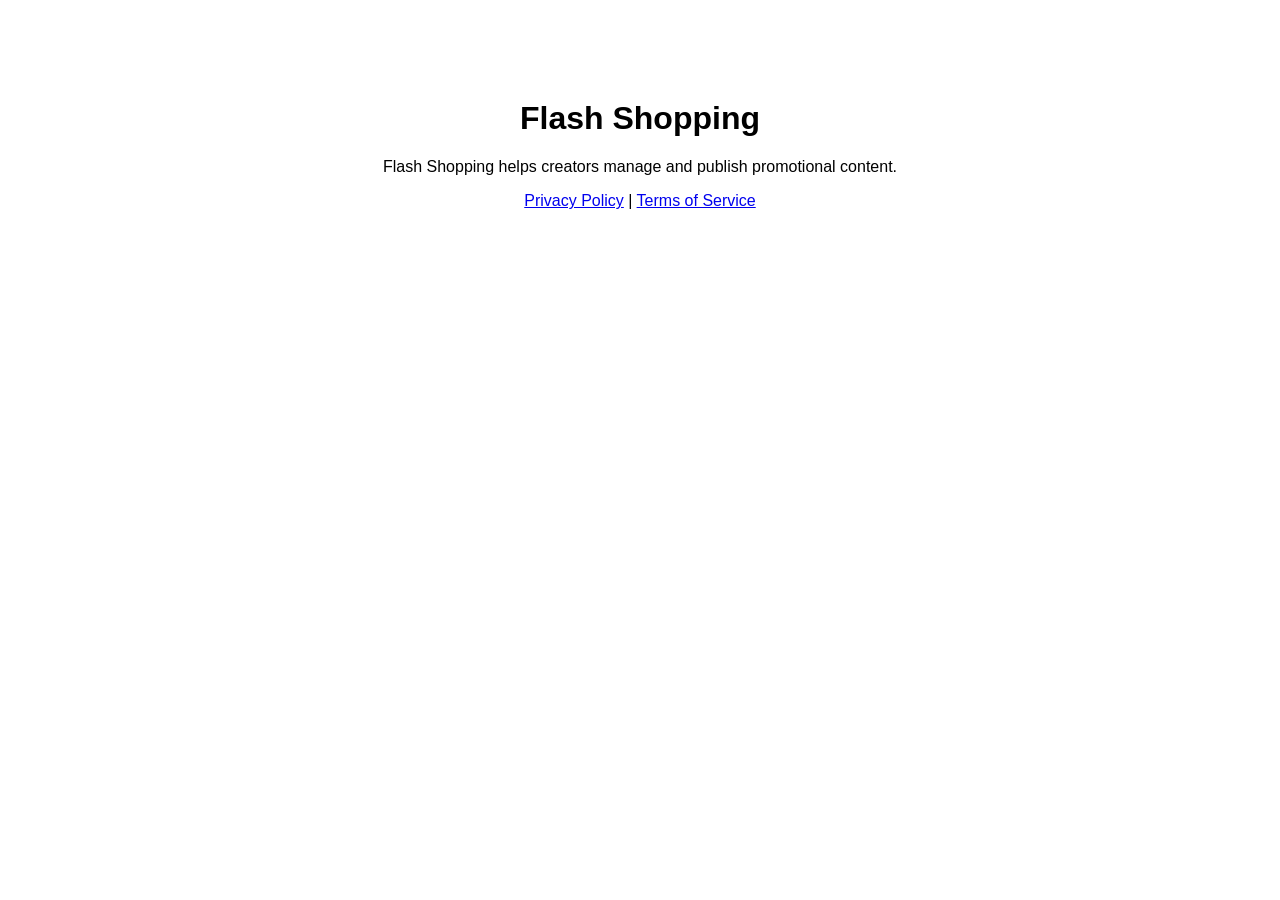
==== index.html @ 196dc94e "Add initial HTML structure for Flash Shopping page" ====
<!DOCTYPE html>
<html lang="en">
<head>
<meta charset="UTF-8">
<title>Flash Shopping</title>
</head>
<body style="font-family:Arial;text-align:center;margin-top:100px;">
<h1>Flash Shopping</h1>
<p>Flash Shopping helps creators manage and publish promotional content.</p>

<p>
<a href="privacy.html">Privacy Policy</a> |
<a href="terms.html">Terms of Service</a>
</p>

</body>
</html>
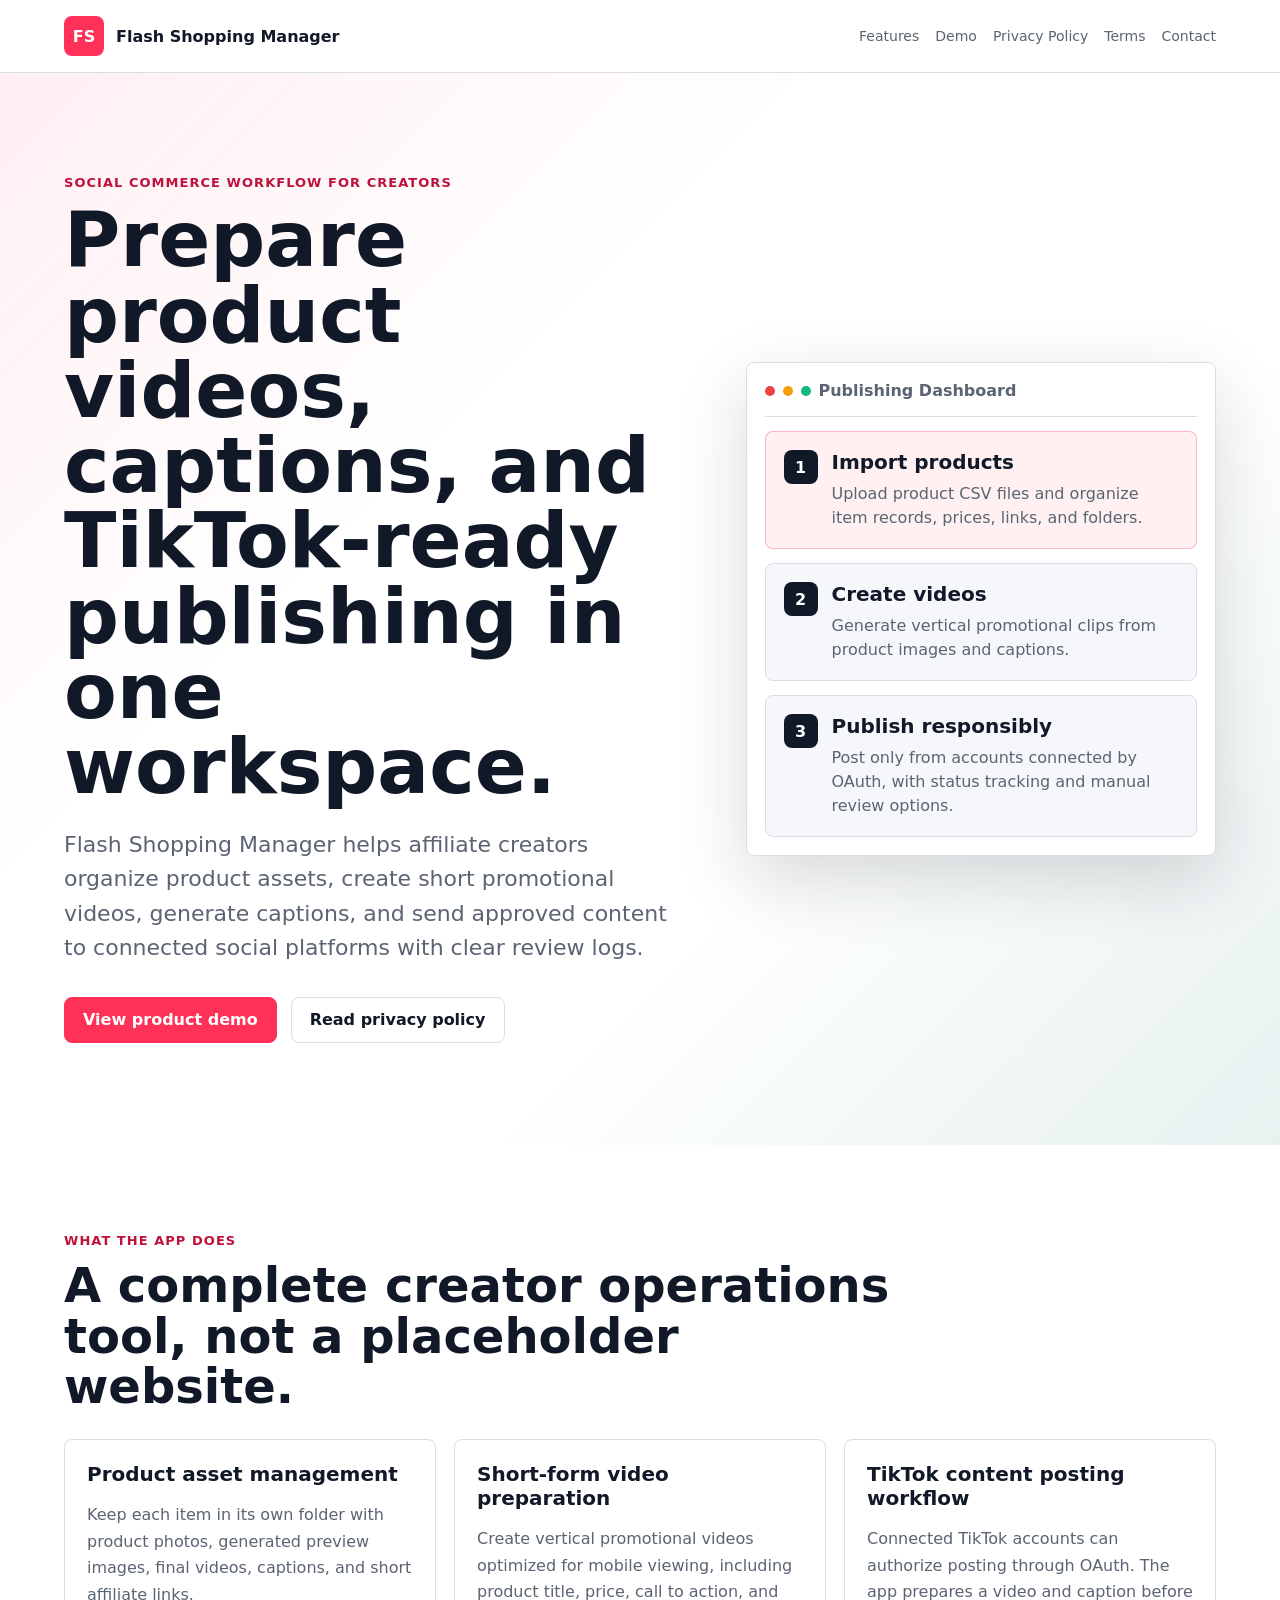
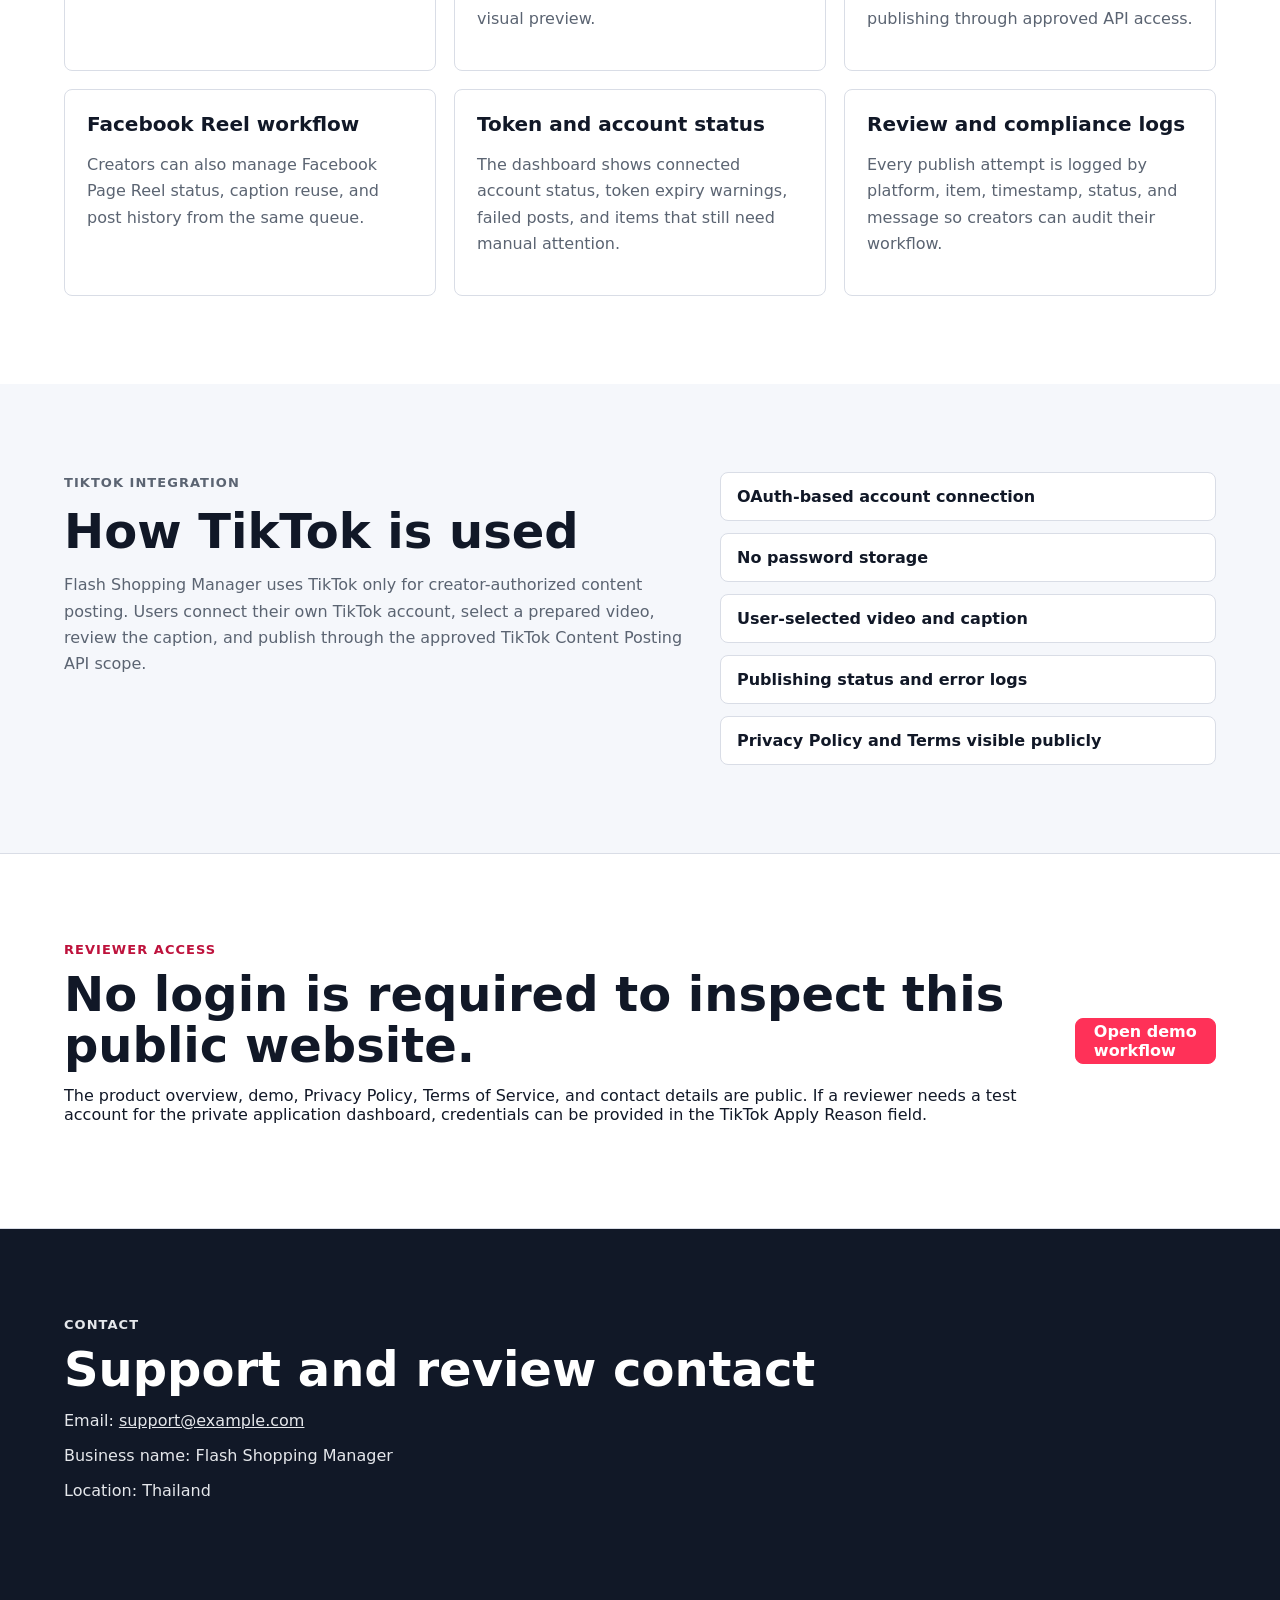
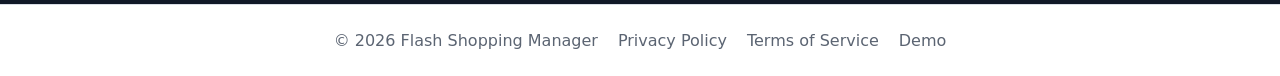
==== commit 0573e3ed: "Add files via upload" ====
--- a/index.html
+++ b/index.html
@@ -1,17 +1,147 @@
-<!DOCTYPE html>
+<!doctype html>
 <html lang="en">
 <head>
-<meta charset="UTF-8">
-<title>Flash Shopping</title>
+  <meta charset="utf-8">
+  <meta name="viewport" content="width=device-width, initial-scale=1">
+  <title>Flash Shopping Manager | Social Commerce Publishing Suite</title>
+  <meta name="description" content="Flash Shopping Manager helps creators prepare short-form product videos, captions, affiliate links, and publishing workflows for TikTok and Facebook.">
+  <link rel="stylesheet" href="assets/styles.css">
 </head>
-<body style="font-family:Arial;text-align:center;margin-top:100px;">
-<h1>Flash Shopping</h1>
-<p>Flash Shopping helps creators manage and publish promotional content.</p>
+<body>
+  <header class="site-header">
+    <a class="brand" href="index.html">
+      <span class="brand-mark">FS</span>
+      <span>Flash Shopping Manager</span>
+    </a>
+    <nav aria-label="Main navigation">
+      <a href="#features">Features</a>
+      <a href="demo.html">Demo</a>
+      <a href="privacy.html">Privacy Policy</a>
+      <a href="terms.html">Terms</a>
+      <a href="#contact">Contact</a>
+    </nav>
+  </header>
 
-<p>
-<a href="privacy.html">Privacy Policy</a> |
-<a href="terms.html">Terms of Service</a>
-</p>
+  <main>
+    <section class="hero">
+      <div class="hero-copy">
+        <p class="eyebrow">Social commerce workflow for creators</p>
+        <h1>Prepare product videos, captions, and TikTok-ready publishing in one workspace.</h1>
+        <p class="lead">
+          Flash Shopping Manager helps affiliate creators organize product assets, create short promotional videos,
+          generate captions, and send approved content to connected social platforms with clear review logs.
+        </p>
+        <div class="hero-actions">
+          <a class="button primary" href="demo.html">View product demo</a>
+          <a class="button secondary" href="privacy.html">Read privacy policy</a>
+        </div>
+      </div>
+      <div class="product-panel" aria-label="Product dashboard preview">
+        <div class="panel-top">
+          <span class="dot red"></span><span class="dot yellow"></span><span class="dot green"></span>
+          <strong>Publishing Dashboard</strong>
+        </div>
+        <div class="workflow-card active">
+          <span>1</span>
+          <div>
+            <h3>Import products</h3>
+            <p>Upload product CSV files and organize item records, prices, links, and folders.</p>
+          </div>
+        </div>
+        <div class="workflow-card">
+          <span>2</span>
+          <div>
+            <h3>Create videos</h3>
+            <p>Generate vertical promotional clips from product images and captions.</p>
+          </div>
+        </div>
+        <div class="workflow-card">
+          <span>3</span>
+          <div>
+            <h3>Publish responsibly</h3>
+            <p>Post only from accounts connected by OAuth, with status tracking and manual review options.</p>
+          </div>
+        </div>
+      </div>
+    </section>
 
+    <section id="features" class="section">
+      <div class="section-heading">
+        <p class="eyebrow">What the app does</p>
+        <h2>A complete creator operations tool, not a placeholder website.</h2>
+      </div>
+      <div class="feature-grid">
+        <article>
+          <h3>Product asset management</h3>
+          <p>Keep each item in its own folder with product photos, generated preview images, final videos, captions, and short affiliate links.</p>
+        </article>
+        <article>
+          <h3>Short-form video preparation</h3>
+          <p>Create vertical promotional videos optimized for mobile viewing, including product title, price, call to action, and visual preview.</p>
+        </article>
+        <article>
+          <h3>TikTok content posting workflow</h3>
+          <p>Connected TikTok accounts can authorize posting through OAuth. The app prepares a video and caption before publishing through approved API access.</p>
+        </article>
+        <article>
+          <h3>Facebook Reel workflow</h3>
+          <p>Creators can also manage Facebook Page Reel status, caption reuse, and post history from the same queue.</p>
+        </article>
+        <article>
+          <h3>Token and account status</h3>
+          <p>The dashboard shows connected account status, token expiry warnings, failed posts, and items that still need manual attention.</p>
+        </article>
+        <article>
+          <h3>Review and compliance logs</h3>
+          <p>Every publish attempt is logged by platform, item, timestamp, status, and message so creators can audit their workflow.</p>
+        </article>
+      </div>
+    </section>
+
+    <section class="section split">
+      <div>
+        <p class="eyebrow">TikTok integration</p>
+        <h2>How TikTok is used</h2>
+        <p>
+          Flash Shopping Manager uses TikTok only for creator-authorized content posting. Users connect their own TikTok account,
+          select a prepared video, review the caption, and publish through the approved TikTok Content Posting API scope.
+        </p>
+      </div>
+      <ul class="check-list">
+        <li>OAuth-based account connection</li>
+        <li>No password storage</li>
+        <li>User-selected video and caption</li>
+        <li>Publishing status and error logs</li>
+        <li>Privacy Policy and Terms visible publicly</li>
+      </ul>
+    </section>
+
+    <section class="section demo-band">
+      <div>
+        <p class="eyebrow">Reviewer access</p>
+        <h2>No login is required to inspect this public website.</h2>
+        <p>
+          The product overview, demo, Privacy Policy, Terms of Service, and contact details are public.
+          If a reviewer needs a test account for the private application dashboard, credentials can be provided in the TikTok Apply Reason field.
+        </p>
+      </div>
+      <a class="button primary" href="demo.html">Open demo workflow</a>
+    </section>
+
+    <section id="contact" class="section contact">
+      <p class="eyebrow">Contact</p>
+      <h2>Support and review contact</h2>
+      <p>Email: <a href="mailto:support@example.com">support@example.com</a></p>
+      <p>Business name: Flash Shopping Manager</p>
+      <p>Location: Thailand</p>
+    </section>
+  </main>
+
+  <footer>
+    <span>© 2026 Flash Shopping Manager</span>
+    <a href="privacy.html">Privacy Policy</a>
+    <a href="terms.html">Terms of Service</a>
+    <a href="demo.html">Demo</a>
+  </footer>
 </body>
 </html>
--- a/assets/styles.css
+++ b/assets/styles.css
@@ -0,0 +1,377 @@
+:root {
+  color-scheme: light;
+  --ink: #111827;
+  --muted: #5b6472;
+  --line: #d9dde6;
+  --soft: #f5f7fb;
+  --brand: #ff3158;
+  --brand-dark: #be123c;
+  --accent: #0f766e;
+  --panel: #ffffff;
+}
+
+* {
+  box-sizing: border-box;
+}
+
+body {
+  margin: 0;
+  font-family: Inter, ui-sans-serif, system-ui, -apple-system, BlinkMacSystemFont, "Segoe UI", Arial, sans-serif;
+  color: var(--ink);
+  background: #ffffff;
+}
+
+a {
+  color: inherit;
+}
+
+.site-header {
+  min-height: 72px;
+  display: flex;
+  align-items: center;
+  justify-content: space-between;
+  gap: 24px;
+  padding: 16px clamp(20px, 5vw, 72px);
+  border-bottom: 1px solid var(--line);
+  background: rgba(255, 255, 255, 0.96);
+  position: sticky;
+  top: 0;
+  z-index: 10;
+}
+
+.brand {
+  display: inline-flex;
+  align-items: center;
+  gap: 12px;
+  font-weight: 800;
+  text-decoration: none;
+}
+
+.brand-mark {
+  width: 40px;
+  height: 40px;
+  display: inline-grid;
+  place-items: center;
+  border-radius: 8px;
+  background: var(--brand);
+  color: white;
+  letter-spacing: 0;
+}
+
+nav {
+  display: flex;
+  flex-wrap: wrap;
+  gap: 16px;
+  color: var(--muted);
+  font-size: 14px;
+}
+
+nav a,
+footer a {
+  text-decoration: none;
+}
+
+nav a:hover,
+footer a:hover {
+  color: var(--brand);
+}
+
+.hero {
+  display: grid;
+  grid-template-columns: minmax(0, 1.05fr) minmax(320px, 0.8fr);
+  gap: clamp(28px, 5vw, 72px);
+  align-items: center;
+  padding: clamp(56px, 8vw, 108px) clamp(20px, 5vw, 72px);
+  background:
+    linear-gradient(135deg, rgba(255,49,88,0.08), transparent 35%),
+    linear-gradient(315deg, rgba(15,118,110,0.10), transparent 34%);
+}
+
+.eyebrow {
+  margin: 0 0 12px;
+  color: var(--brand-dark);
+  font-weight: 800;
+  text-transform: uppercase;
+  font-size: 13px;
+  letter-spacing: 0.08em;
+}
+
+h1,
+h2,
+h3,
+p {
+  letter-spacing: 0;
+}
+
+h1 {
+  margin: 0;
+  font-size: clamp(42px, 6vw, 78px);
+  line-height: 0.98;
+}
+
+h2 {
+  margin: 0 0 16px;
+  font-size: clamp(30px, 4vw, 48px);
+  line-height: 1.05;
+}
+
+h3 {
+  margin: 0 0 8px;
+  font-size: 20px;
+}
+
+.lead {
+  margin: 24px 0 0;
+  max-width: 760px;
+  color: var(--muted);
+  font-size: clamp(18px, 2vw, 22px);
+  line-height: 1.55;
+}
+
+.hero-actions {
+  display: flex;
+  gap: 14px;
+  flex-wrap: wrap;
+  margin-top: 32px;
+}
+
+.button {
+  display: inline-flex;
+  align-items: center;
+  justify-content: center;
+  min-height: 46px;
+  padding: 0 18px;
+  border-radius: 8px;
+  border: 1px solid var(--line);
+  text-decoration: none;
+  font-weight: 800;
+}
+
+.button.primary {
+  background: var(--brand);
+  color: white;
+  border-color: var(--brand);
+}
+
+.button.secondary {
+  background: white;
+}
+
+.product-panel {
+  background: var(--panel);
+  border: 1px solid var(--line);
+  border-radius: 8px;
+  box-shadow: 0 24px 70px rgba(17, 24, 39, 0.16);
+  padding: 18px;
+}
+
+.panel-top {
+  display: flex;
+  align-items: center;
+  gap: 8px;
+  padding-bottom: 16px;
+  border-bottom: 1px solid var(--line);
+  color: var(--muted);
+}
+
+.dot {
+  width: 10px;
+  height: 10px;
+  border-radius: 50%;
+  display: inline-block;
+}
+
+.red { background: #ef4444; }
+.yellow { background: #f59e0b; }
+.green { background: #10b981; }
+
+.workflow-card {
+  display: flex;
+  gap: 14px;
+  padding: 18px;
+  border: 1px solid var(--line);
+  border-radius: 8px;
+  margin-top: 14px;
+  background: var(--soft);
+}
+
+.workflow-card.active {
+  background: #fff1f2;
+  border-color: rgba(255,49,88,0.32);
+}
+
+.workflow-card span {
+  width: 34px;
+  height: 34px;
+  border-radius: 8px;
+  background: var(--ink);
+  color: white;
+  display: inline-grid;
+  place-items: center;
+  font-weight: 800;
+  flex: none;
+}
+
+.workflow-card p {
+  margin: 0;
+  color: var(--muted);
+  line-height: 1.5;
+}
+
+.section,
+.page-hero,
+.legal,
+.timeline {
+  padding: clamp(42px, 7vw, 88px) clamp(20px, 5vw, 72px);
+}
+
+.section-heading {
+  max-width: 850px;
+  margin-bottom: 28px;
+}
+
+.feature-grid {
+  display: grid;
+  grid-template-columns: repeat(3, minmax(0, 1fr));
+  gap: 18px;
+}
+
+.feature-grid article,
+.timeline article {
+  border: 1px solid var(--line);
+  border-radius: 8px;
+  padding: 22px;
+  background: white;
+}
+
+.feature-grid p,
+.split p,
+.legal p,
+.legal li,
+.timeline p {
+  color: var(--muted);
+  line-height: 1.65;
+}
+
+.split {
+  display: grid;
+  grid-template-columns: minmax(0, 1fr) minmax(280px, 0.8fr);
+  gap: 36px;
+  align-items: start;
+  background: var(--soft);
+}
+
+.check-list {
+  margin: 0;
+  padding: 0;
+  list-style: none;
+  display: grid;
+  gap: 12px;
+}
+
+.check-list li {
+  padding: 14px 16px;
+  border-radius: 8px;
+  background: white;
+  border: 1px solid var(--line);
+  font-weight: 700;
+}
+
+.demo-band {
+  display: flex;
+  justify-content: space-between;
+  align-items: center;
+  gap: 24px;
+  border-top: 1px solid var(--line);
+  border-bottom: 1px solid var(--line);
+}
+
+.contact {
+  background: #111827;
+  color: white;
+}
+
+.contact p,
+.contact a {
+  color: #e5e7eb;
+}
+
+.page-hero {
+  background: var(--soft);
+}
+
+.page-hero h1 {
+  max-width: 1000px;
+}
+
+.timeline {
+  display: grid;
+  grid-template-columns: repeat(3, minmax(0, 1fr));
+  gap: 18px;
+}
+
+.timeline span {
+  color: var(--brand-dark);
+  font-weight: 800;
+  display: inline-block;
+  margin-bottom: 10px;
+}
+
+.code-block {
+  white-space: pre-wrap;
+  background: #111827;
+  color: #f9fafb;
+  border-radius: 8px;
+  padding: 18px;
+  line-height: 1.6;
+  overflow: auto;
+}
+
+.legal {
+  max-width: 960px;
+  margin: 0 auto;
+}
+
+.legal h1 {
+  font-size: clamp(40px, 6vw, 64px);
+}
+
+.legal h2 {
+  margin-top: 34px;
+  font-size: 28px;
+}
+
+footer {
+  min-height: 72px;
+  display: flex;
+  align-items: center;
+  justify-content: center;
+  gap: 20px;
+  flex-wrap: wrap;
+  padding: 20px;
+  color: var(--muted);
+  border-top: 1px solid var(--line);
+}
+
+@media (max-width: 900px) {
+  .site-header,
+  .hero,
+  .split,
+  .demo-band {
+    display: block;
+  }
+
+  nav {
+    margin-top: 16px;
+  }
+
+  .product-panel,
+  .demo-band .button {
+    margin-top: 28px;
+  }
+
+  .feature-grid,
+  .timeline {
+    grid-template-columns: 1fr;
+  }
+}
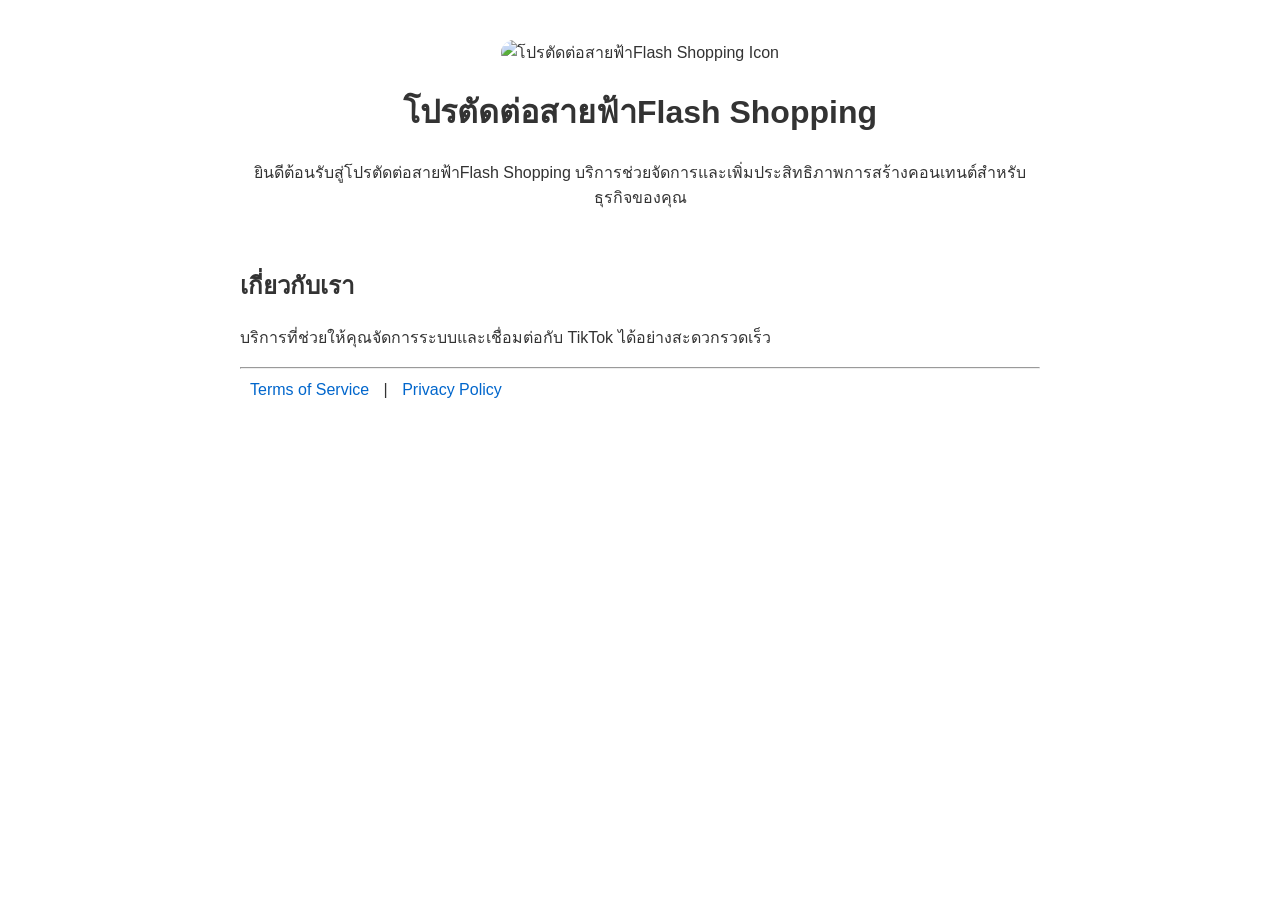
==== commit 751138ed: "Refactor index.html for Thai localization and styling Updated the HTML structure and content to supp" ====
--- a/index.html
+++ b/index.html
@@ -1,147 +1,37 @@
-<!doctype html>
-<html lang="en">
+<!DOCTYPE html>
+<html lang="th">
 <head>
-  <meta charset="utf-8">
-  <meta name="viewport" content="width=device-width, initial-scale=1">
-  <title>Flash Shopping Manager | Social Commerce Publishing Suite</title>
-  <meta name="description" content="Flash Shopping Manager helps creators prepare short-form product videos, captions, affiliate links, and publishing workflows for TikTok and Facebook.">
-  <link rel="stylesheet" href="assets/styles.css">
+    <meta charset="UTF-8">
+    <meta name="viewport" content="width=device-width, initial-scale=1.0">
+    <title>โปรตัดต่อสายฟ้าFlash Shopping</title>
+    <!-- ใส่ลิงก์รูปไอคอน (Favicon) เดียวกับที่อัปโหลดใน TikTok Developer Console -->
+    <link rel="icon" type="image/png" href="icon.png">
+    <style>
+        body { font-family: Arial, sans-serif; line-height: 1.6; max-width: 800px; margin: 0 auto; padding: 20px; color: #333; }
+        header { text-align: center; padding: 20px 0; }
+        .app-icon { width: 120px; height: 120px; border-radius: 20px; object-fit: cover; }
+        nav a { margin: 0 10px; color: #0066cc; text-decoration: none; }
+    </style>
 </head>
 <body>
-  <header class="site-header">
-    <a class="brand" href="index.html">
-      <span class="brand-mark">FS</span>
-      <span>Flash Shopping Manager</span>
-    </a>
-    <nav aria-label="Main navigation">
-      <a href="#features">Features</a>
-      <a href="demo.html">Demo</a>
-      <a href="privacy.html">Privacy Policy</a>
-      <a href="terms.html">Terms</a>
-      <a href="#contact">Contact</a>
-    </nav>
-  </header>
+    <header>
+        <!-- เปลี่ยน icon.png เป็น URL หรือ path รูปไอคอนของคุณ -->
+        <img src="icon.png" alt="โปรตัดต่อสายฟ้าFlash Shopping Icon" class="app-icon">
+        <h1>โปรตัดต่อสายฟ้าFlash Shopping</h1>
+        <p>ยินดีต้อนรับสู่โปรตัดต่อสายฟ้าFlash Shopping บริการช่วยจัดการและเพิ่มประสิทธิภาพการสร้างคอนเทนต์สำหรับธุรกิจของคุณ</p>
+    </header>
 
-  <main>
-    <section class="hero">
-      <div class="hero-copy">
-        <p class="eyebrow">Social commerce workflow for creators</p>
-        <h1>Prepare product videos, captions, and TikTok-ready publishing in one workspace.</h1>
-        <p class="lead">
-          Flash Shopping Manager helps affiliate creators organize product assets, create short promotional videos,
-          generate captions, and send approved content to connected social platforms with clear review logs.
-        </p>
-        <div class="hero-actions">
-          <a class="button primary" href="demo.html">View product demo</a>
-          <a class="button secondary" href="privacy.html">Read privacy policy</a>
-        </div>
-      </div>
-      <div class="product-panel" aria-label="Product dashboard preview">
-        <div class="panel-top">
-          <span class="dot red"></span><span class="dot yellow"></span><span class="dot green"></span>
-          <strong>Publishing Dashboard</strong>
-        </div>
-        <div class="workflow-card active">
-          <span>1</span>
-          <div>
-            <h3>Import products</h3>
-            <p>Upload product CSV files and organize item records, prices, links, and folders.</p>
-          </div>
-        </div>
-        <div class="workflow-card">
-          <span>2</span>
-          <div>
-            <h3>Create videos</h3>
-            <p>Generate vertical promotional clips from product images and captions.</p>
-          </div>
-        </div>
-        <div class="workflow-card">
-          <span>3</span>
-          <div>
-            <h3>Publish responsibly</h3>
-            <p>Post only from accounts connected by OAuth, with status tracking and manual review options.</p>
-          </div>
-        </div>
-      </div>
-    </section>
+    <main>
+        <h2>เกี่ยวกับเรา</h2>
+        <p>บริการที่ช่วยให้คุณจัดการระบบและเชื่อมต่อกับ TikTok ได้อย่างสะดวกรวดเร็ว</p>
+    </main>
 
-    <section id="features" class="section">
-      <div class="section-heading">
-        <p class="eyebrow">What the app does</p>
-        <h2>A complete creator operations tool, not a placeholder website.</h2>
-      </div>
-      <div class="feature-grid">
-        <article>
-          <h3>Product asset management</h3>
-          <p>Keep each item in its own folder with product photos, generated preview images, final videos, captions, and short affiliate links.</p>
-        </article>
-        <article>
-          <h3>Short-form video preparation</h3>
-          <p>Create vertical promotional videos optimized for mobile viewing, including product title, price, call to action, and visual preview.</p>
-        </article>
-        <article>
-          <h3>TikTok content posting workflow</h3>
-          <p>Connected TikTok accounts can authorize posting through OAuth. The app prepares a video and caption before publishing through approved API access.</p>
-        </article>
-        <article>
-          <h3>Facebook Reel workflow</h3>
-          <p>Creators can also manage Facebook Page Reel status, caption reuse, and post history from the same queue.</p>
-        </article>
-        <article>
-          <h3>Token and account status</h3>
-          <p>The dashboard shows connected account status, token expiry warnings, failed posts, and items that still need manual attention.</p>
-        </article>
-        <article>
-          <h3>Review and compliance logs</h3>
-          <p>Every publish attempt is logged by platform, item, timestamp, status, and message so creators can audit their workflow.</p>
-        </article>
-      </div>
-    </section>
-
-    <section class="section split">
-      <div>
-        <p class="eyebrow">TikTok integration</p>
-        <h2>How TikTok is used</h2>
-        <p>
-          Flash Shopping Manager uses TikTok only for creator-authorized content posting. Users connect their own TikTok account,
-          select a prepared video, review the caption, and publish through the approved TikTok Content Posting API scope.
-        </p>
-      </div>
-      <ul class="check-list">
-        <li>OAuth-based account connection</li>
-        <li>No password storage</li>
-        <li>User-selected video and caption</li>
-        <li>Publishing status and error logs</li>
-        <li>Privacy Policy and Terms visible publicly</li>
-      </ul>
-    </section>
-
-    <section class="section demo-band">
-      <div>
-        <p class="eyebrow">Reviewer access</p>
-        <h2>No login is required to inspect this public website.</h2>
-        <p>
-          The product overview, demo, Privacy Policy, Terms of Service, and contact details are public.
-          If a reviewer needs a test account for the private application dashboard, credentials can be provided in the TikTok Apply Reason field.
-        </p>
-      </div>
-      <a class="button primary" href="demo.html">Open demo workflow</a>
-    </section>
-
-    <section id="contact" class="section contact">
-      <p class="eyebrow">Contact</p>
-      <h2>Support and review contact</h2>
-      <p>Email: <a href="mailto:support@example.com">support@example.com</a></p>
-      <p>Business name: Flash Shopping Manager</p>
-      <p>Location: Thailand</p>
-    </section>
-  </main>
-
-  <footer>
-    <span>© 2026 Flash Shopping Manager</span>
-    <a href="privacy.html">Privacy Policy</a>
-    <a href="terms.html">Terms of Service</a>
-    <a href="demo.html">Demo</a>
-  </footer>
+    <footer>
+        <hr>
+        <nav>
+            <a href="terms.html">Terms of Service</a> | 
+            <a href="privacy.html">Privacy Policy</a>
+        </nav>
+    </footer>
 </body>
 </html>
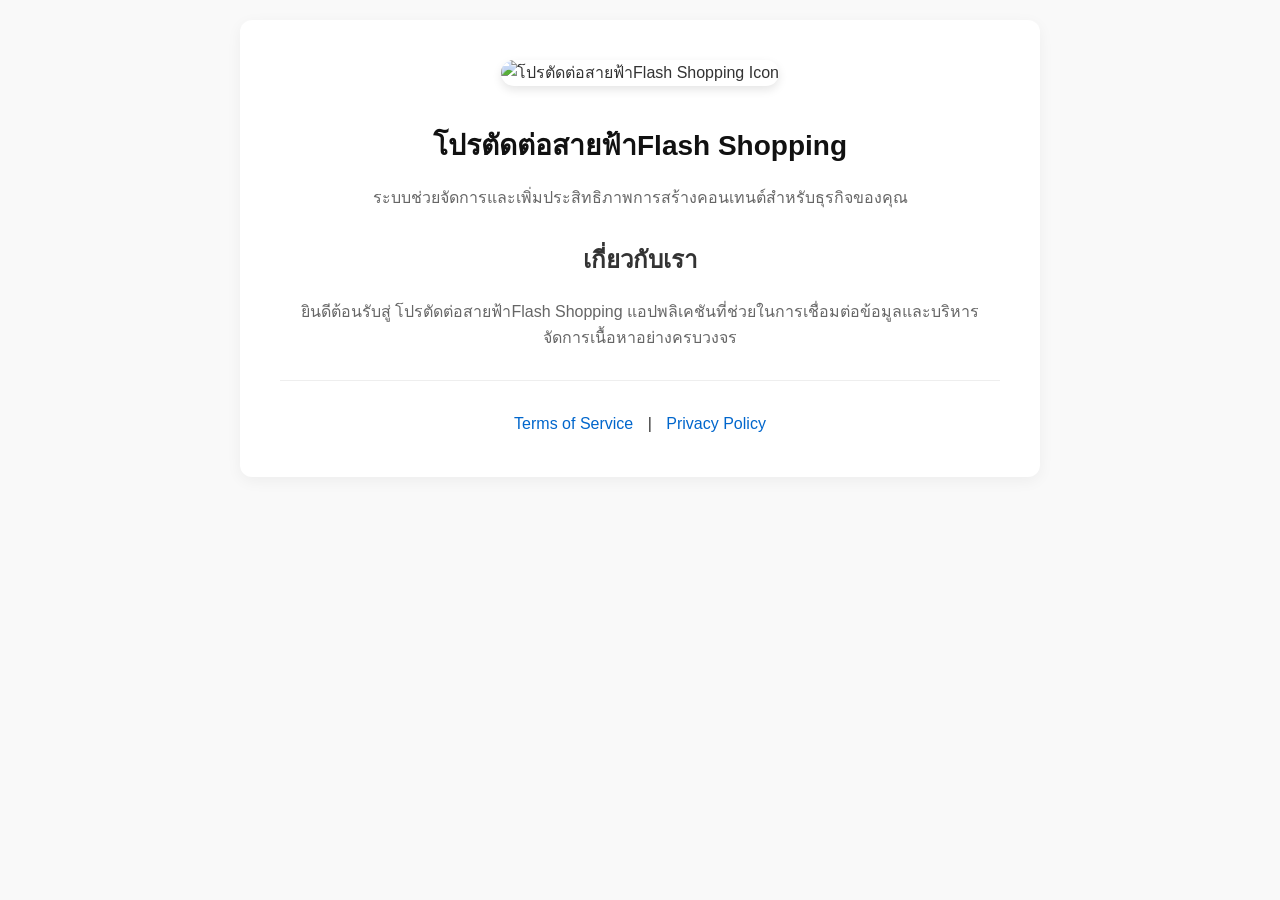
==== commit 273c9e8e: "Refactor HTML structure and update styles" ====
--- a/index.html
+++ b/index.html
@@ -4,34 +4,39 @@
     <meta charset="UTF-8">
     <meta name="viewport" content="width=device-width, initial-scale=1.0">
     <title>โปรตัดต่อสายฟ้าFlash Shopping</title>
-    <!-- ใส่ลิงก์รูปไอคอน (Favicon) เดียวกับที่อัปโหลดใน TikTok Developer Console -->
+    <!-- ลิงก์รูป Favicon สำหรับแท็บเบราว์เซอร์ -->
     <link rel="icon" type="image/png" href="icon.png">
     <style>
-        body { font-family: Arial, sans-serif; line-height: 1.6; max-width: 800px; margin: 0 auto; padding: 20px; color: #333; }
-        header { text-align: center; padding: 20px 0; }
-        .app-icon { width: 120px; height: 120px; border-radius: 20px; object-fit: cover; }
-        nav a { margin: 0 10px; color: #0066cc; text-decoration: none; }
+        body { font-family: 'Segoe UI', Tahoma, Geneva, Verdana, sans-serif; line-height: 1.6; max-width: 800px; margin: 0 auto; padding: 20px; color: #333; background-color: #f9f9f9; }
+        .container { background: #ffffff; padding: 40px; border-radius: 12px; box-shadow: 0 4px 15px rgba(0,0,0,0.05); text-align: center; }
+        .app-icon { width: 160px; height: 160px; border-radius: 24px; object-fit: cover; box-shadow: 0 4px 10px rgba(0,0,0,0.1); margin-bottom: 20px; }
+        h1 { color: #111; font-size: 28px; margin-bottom: 10px; }
+        p { color: #666; font-size: 16px; margin-bottom: 30px; }
+        nav a { margin: 0 10px; color: #0066cc; text-decoration: none; font-weight: 500; }
+        nav a:hover { text-decoration: underline; }
+        hr { border: 0; height: 1px; background: #eee; margin: 30px 0; }
     </style>
 </head>
 <body>
-    <header>
-        <!-- เปลี่ยน icon.png เป็น URL หรือ path รูปไอคอนของคุณ -->
-        <img src="icon.png" alt="โปรตัดต่อสายฟ้าFlash Shopping Icon" class="app-icon">
-        <h1>โปรตัดต่อสายฟ้าFlash Shopping</h1>
-        <p>ยินดีต้อนรับสู่โปรตัดต่อสายฟ้าFlash Shopping บริการช่วยจัดการและเพิ่มประสิทธิภาพการสร้างคอนเทนต์สำหรับธุรกิจของคุณ</p>
-    </header>
+    <div class="container">
+        <header>
+            <img src="icon.png" alt="โปรตัดต่อสายฟ้าFlash Shopping Icon" class="app-icon">
+            <h1>โปรตัดต่อสายฟ้าFlash Shopping</h1>
+            <p>ระบบช่วยจัดการและเพิ่มประสิทธิภาพการสร้างคอนเทนต์สำหรับธุรกิจของคุณ</p>
+        </header>
 
-    <main>
-        <h2>เกี่ยวกับเรา</h2>
-        <p>บริการที่ช่วยให้คุณจัดการระบบและเชื่อมต่อกับ TikTok ได้อย่างสะดวกรวดเร็ว</p>
-    </main>
+        <main>
+            <h2>เกี่ยวกับเรา</h2>
+            <p>ยินดีต้อนรับสู่ โปรตัดต่อสายฟ้าFlash Shopping แอปพลิเคชันที่ช่วยในการเชื่อมต่อข้อมูลและบริหารจัดการเนื้อหาอย่างครบวงจร</p>
+        </main>
 
-    <footer>
-        <hr>
-        <nav>
-            <a href="terms.html">Terms of Service</a> | 
-            <a href="privacy.html">Privacy Policy</a>
-        </nav>
-    </footer>
+        <footer>
+            <hr>
+            <nav>
+                <a href="terms.html">Terms of Service</a> | 
+                <a href="privacy.html">Privacy Policy</a>
+            </nav>
+        </footer>
+    </div>
 </body>
 </html>
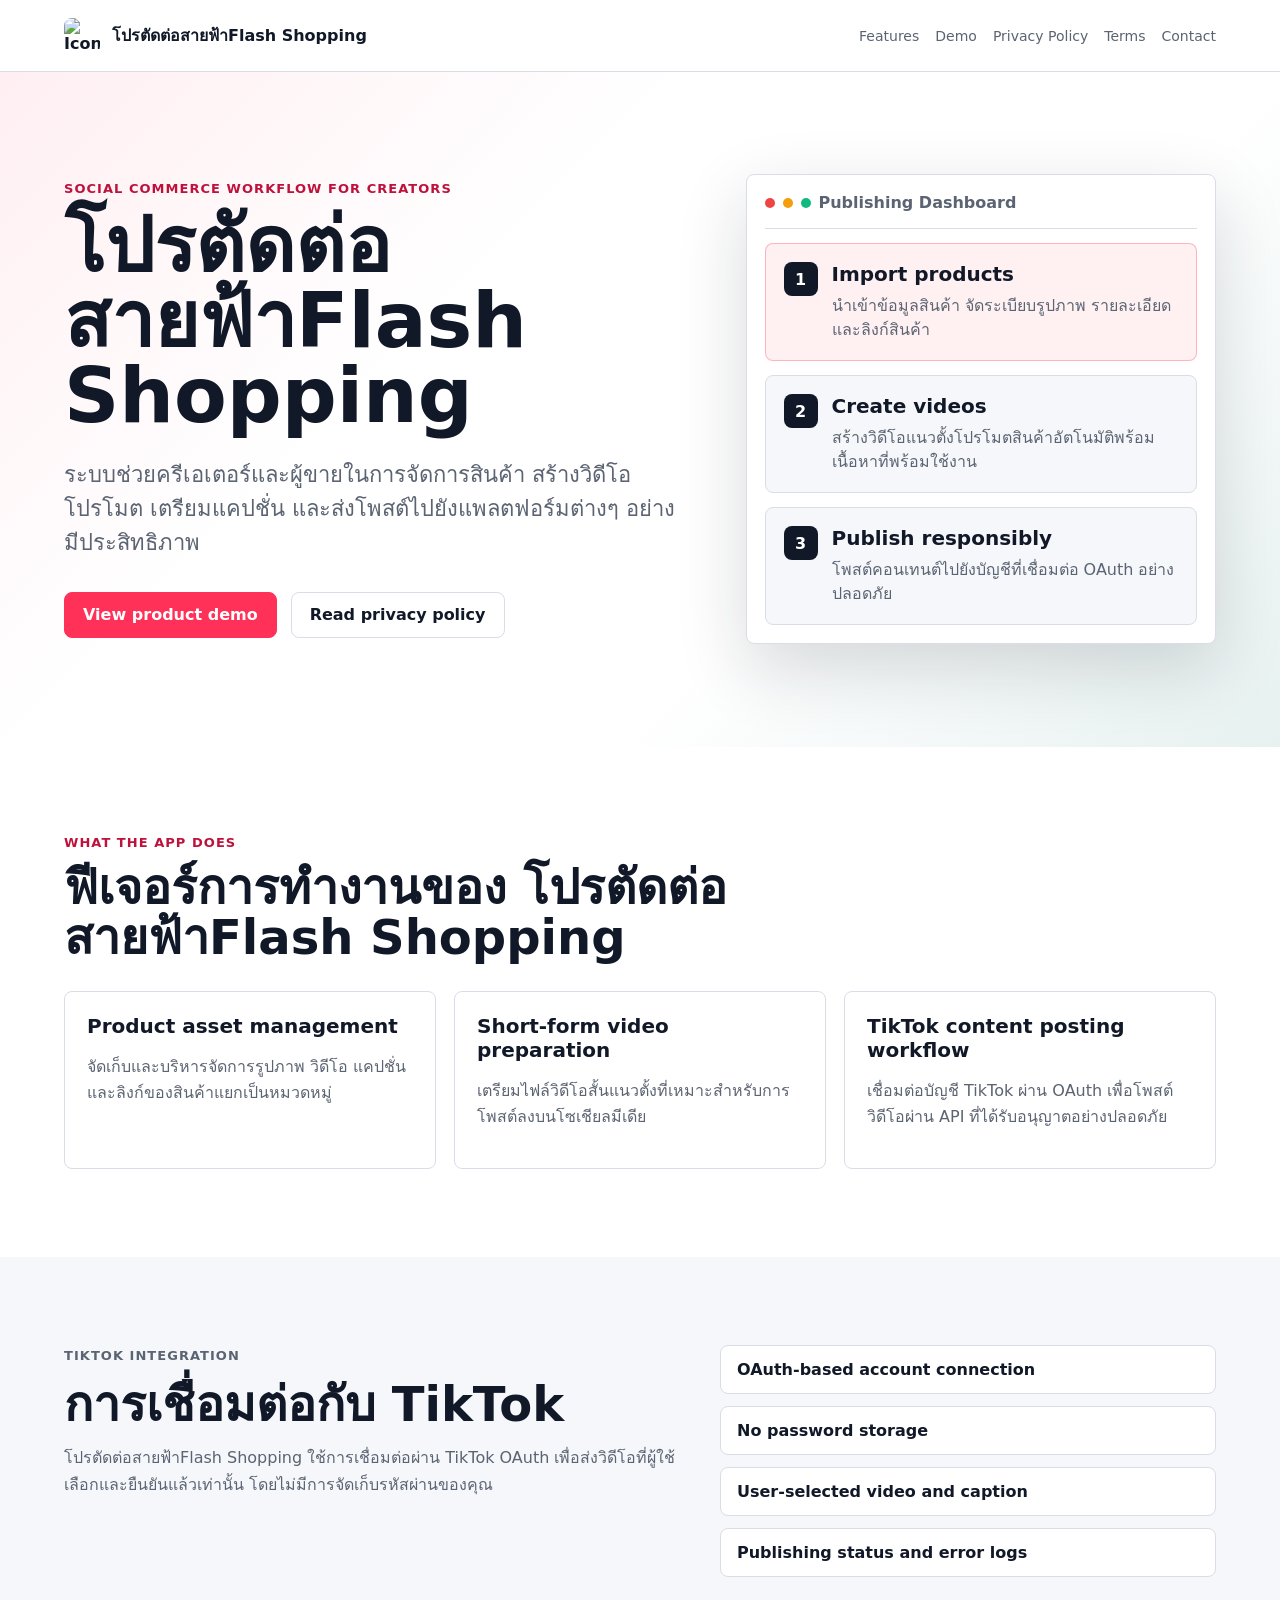
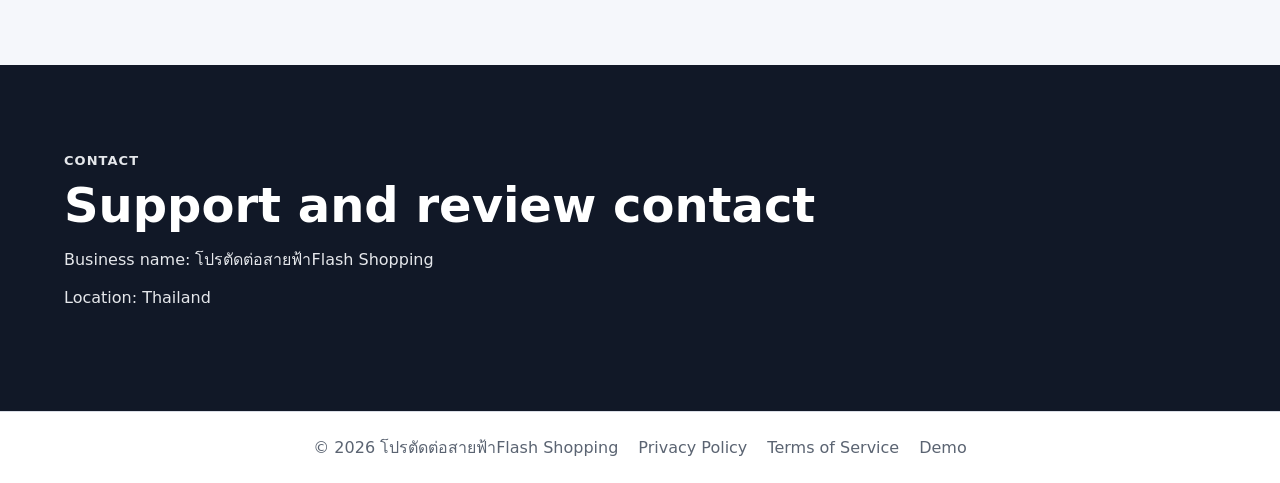
==== commit 63b97c15: "Update index.html" ====
--- a/index.html
+++ b/index.html
@@ -1,42 +1,120 @@
-<!DOCTYPE html>
+<!doctype html>
 <html lang="th">
 <head>
-    <meta charset="UTF-8">
-    <meta name="viewport" content="width=device-width, initial-scale=1.0">
-    <title>โปรตัดต่อสายฟ้าFlash Shopping</title>
-    <!-- ลิงก์รูป Favicon สำหรับแท็บเบราว์เซอร์ -->
-    <link rel="icon" type="image/png" href="icon.png">
-    <style>
-        body { font-family: 'Segoe UI', Tahoma, Geneva, Verdana, sans-serif; line-height: 1.6; max-width: 800px; margin: 0 auto; padding: 20px; color: #333; background-color: #f9f9f9; }
-        .container { background: #ffffff; padding: 40px; border-radius: 12px; box-shadow: 0 4px 15px rgba(0,0,0,0.05); text-align: center; }
-        .app-icon { width: 160px; height: 160px; border-radius: 24px; object-fit: cover; box-shadow: 0 4px 10px rgba(0,0,0,0.1); margin-bottom: 20px; }
-        h1 { color: #111; font-size: 28px; margin-bottom: 10px; }
-        p { color: #666; font-size: 16px; margin-bottom: 30px; }
-        nav a { margin: 0 10px; color: #0066cc; text-decoration: none; font-weight: 500; }
-        nav a:hover { text-decoration: underline; }
-        hr { border: 0; height: 1px; background: #eee; margin: 30px 0; }
-    </style>
+  <meta charset="utf-8">
+  <meta name="viewport" content="width=device-width, initial-scale=1">
+  <title>โปรตัดต่อสายฟ้าFlash Shopping</title>
+  <meta name="description" content="โปรตัดต่อสายฟ้าFlash Shopping - ระบบช่วยจัดการและเพิ่มประสิทธิภาพการสร้างคอนเทนต์สำหรับธุรกิจของคุณ">
+  <link rel="icon" type="image/png" href="https://github.com/napasin2231-bit/flashshopping/blob/main/icon.png?raw=true">
+  <link rel="stylesheet" href="assets/styles.css">
 </head>
 <body>
-    <div class="container">
-        <header>
-            <img src="icon.png" alt="โปรตัดต่อสายฟ้าFlash Shopping Icon" class="app-icon">
-            <h1>โปรตัดต่อสายฟ้าFlash Shopping</h1>
-            <p>ระบบช่วยจัดการและเพิ่มประสิทธิภาพการสร้างคอนเทนต์สำหรับธุรกิจของคุณ</p>
-        </header>
+  <header class="site-header">
+    <a class="brand" href="index.html">
+      <img src="https://github.com/napasin2231-bit/flashshopping/blob/main/icon.png?raw=true" alt="Icon" style="width:36px; height:36px; border-radius:8px; object-fit:cover;">
+      <span>โปรตัดต่อสายฟ้าFlash Shopping</span>
+    </a>
+    <nav aria-label="Main navigation">
+      <a href="#features">Features</a>
+      <a href="demo.html">Demo</a>
+      <a href="privacy.html">Privacy Policy</a>
+      <a href="terms.html">Terms</a>
+      <a href="#contact">Contact</a>
+    </nav>
+  </header>
 
-        <main>
-            <h2>เกี่ยวกับเรา</h2>
-            <p>ยินดีต้อนรับสู่ โปรตัดต่อสายฟ้าFlash Shopping แอปพลิเคชันที่ช่วยในการเชื่อมต่อข้อมูลและบริหารจัดการเนื้อหาอย่างครบวงจร</p>
-        </main>
+  <main>
+    <section class="hero">
+      <div class="hero-copy">
+        <p class="eyebrow">Social commerce workflow for creators</p>
+        <h1>โปรตัดต่อสายฟ้าFlash Shopping</h1>
+        <p class="lead">
+          ระบบช่วยครีเอเตอร์และผู้ขายในการจัดการสินค้า สร้างวิดีโอโปรโมต เตรียมแคปชั่น และส่งโพสต์ไปยังแพลตฟอร์มต่างๆ อย่างมีประสิทธิภาพ
+        </p>
+        <div class="hero-actions">
+          <a class="button primary" href="demo.html">View product demo</a>
+          <a class="button secondary" href="privacy.html">Read privacy policy</a>
+        </div>
+      </div>
+      <div class="product-panel" aria-label="Product dashboard preview">
+        <div class="panel-top">
+          <span class="dot red"></span><span class="dot yellow"></span><span class="dot green"></span>
+          <strong>Publishing Dashboard</strong>
+        </div>
+        <div class="workflow-card active">
+          <span>1</span>
+          <div>
+            <h3>Import products</h3>
+            <p>นำเข้าข้อมูลสินค้า จัดระเบียบรูปภาพ รายละเอียด และลิงก์สินค้า</p>
+          </div>
+        </div>
+        <div class="workflow-card">
+          <span>2</span>
+          <div>
+            <h3>Create videos</h3>
+            <p>สร้างวิดีโอแนวตั้งโปรโมตสินค้าอัตโนมัติพร้อมเนื้อหาที่พร้อมใช้งาน</p>
+          </div>
+        </div>
+        <div class="workflow-card">
+          <span>3</span>
+          <div>
+            <h3>Publish responsibly</h3>
+            <p>โพสต์คอนเทนต์ไปยังบัญชีที่เชื่อมต่อ OAuth อย่างปลอดภัย</p>
+          </div>
+        </div>
+      </div>
+    </section>
 
-        <footer>
-            <hr>
-            <nav>
-                <a href="terms.html">Terms of Service</a> | 
-                <a href="privacy.html">Privacy Policy</a>
-            </nav>
-        </footer>
-    </div>
+    <section id="features" class="section">
+      <div class="section-heading">
+        <p class="eyebrow">What the app does</p>
+        <h2>ฟีเจอร์การทำงานของ โปรตัดต่อสายฟ้าFlash Shopping</h2>
+      </div>
+      <div class="feature-grid">
+        <article>
+          <h3>Product asset management</h3>
+          <p>จัดเก็บและบริหารจัดการรูปภาพ วิดีโอ แคปชั่น และลิงก์ของสินค้าแยกเป็นหมวดหมู่</p>
+        </article>
+        <article>
+          <h3>Short-form video preparation</h3>
+          <p>เตรียมไฟล์วิดีโอสั้นแนวตั้งที่เหมาะสำหรับการโพสต์ลงบนโซเชียลมีเดีย</p>
+        </article>
+        <article>
+          <h3>TikTok content posting workflow</h3>
+          <p>เชื่อมต่อบัญชี TikTok ผ่าน OAuth เพื่อโพสต์วิดีโอผ่าน API ที่ได้รับอนุญาตอย่างปลอดภัย</p>
+        </article>
+      </div>
+    </section>
+
+    <section class="section split">
+      <div>
+        <p class="eyebrow">TikTok integration</p>
+        <h2>การเชื่อมต่อกับ TikTok</h2>
+        <p>
+          โปรตัดต่อสายฟ้าFlash Shopping ใช้การเชื่อมต่อผ่าน TikTok OAuth เพื่อส่งวิดีโอที่ผู้ใช้เลือกและยืนยันแล้วเท่านั้น โดยไม่มีการจัดเก็บรหัสผ่านของคุณ
+        </p>
+      </div>
+      <ul class="check-list">
+        <li>OAuth-based account connection</li>
+        <li>No password storage</li>
+        <li>User-selected video and caption</li>
+        <li>Publishing status and error logs</li>
+      </ul>
+    </section>
+
+    <section id="contact" class="section contact">
+      <p class="eyebrow">Contact</p>
+      <h2>Support and review contact</h2>
+      <p>Business name: โปรตัดต่อสายฟ้าFlash Shopping</p>
+      <p>Location: Thailand</p>
+    </section>
+  </main>
+
+  <footer>
+    <span>© 2026 โปรตัดต่อสายฟ้าFlash Shopping</span>
+    <a href="privacy.html">Privacy Policy</a>
+    <a href="terms.html">Terms of Service</a>
+    <a href="demo.html">Demo</a>
+  </footer>
 </body>
 </html>
--- a/assets/styles.css
+++ b/assets/styles.css
@@ -0,0 +1,377 @@
+:root {
+  color-scheme: light;
+  --ink: #111827;
+  --muted: #5b6472;
+  --line: #d9dde6;
+  --soft: #f5f7fb;
+  --brand: #ff3158;
+  --brand-dark: #be123c;
+  --accent: #0f766e;
+  --panel: #ffffff;
+}
+
+* {
+  box-sizing: border-box;
+}
+
+body {
+  margin: 0;
+  font-family: Inter, ui-sans-serif, system-ui, -apple-system, BlinkMacSystemFont, "Segoe UI", Arial, sans-serif;
+  color: var(--ink);
+  background: #ffffff;
+}
+
+a {
+  color: inherit;
+}
+
+.site-header {
+  min-height: 72px;
+  display: flex;
+  align-items: center;
+  justify-content: space-between;
+  gap: 24px;
+  padding: 16px clamp(20px, 5vw, 72px);
+  border-bottom: 1px solid var(--line);
+  background: rgba(255, 255, 255, 0.96);
+  position: sticky;
+  top: 0;
+  z-index: 10;
+}
+
+.brand {
+  display: inline-flex;
+  align-items: center;
+  gap: 12px;
+  font-weight: 800;
+  text-decoration: none;
+}
+
+.brand-mark {
+  width: 40px;
+  height: 40px;
+  display: inline-grid;
+  place-items: center;
+  border-radius: 8px;
+  background: var(--brand);
+  color: white;
+  letter-spacing: 0;
+}
+
+nav {
+  display: flex;
+  flex-wrap: wrap;
+  gap: 16px;
+  color: var(--muted);
+  font-size: 14px;
+}
+
+nav a,
+footer a {
+  text-decoration: none;
+}
+
+nav a:hover,
+footer a:hover {
+  color: var(--brand);
+}
+
+.hero {
+  display: grid;
+  grid-template-columns: minmax(0, 1.05fr) minmax(320px, 0.8fr);
+  gap: clamp(28px, 5vw, 72px);
+  align-items: center;
+  padding: clamp(56px, 8vw, 108px) clamp(20px, 5vw, 72px);
+  background:
+    linear-gradient(135deg, rgba(255,49,88,0.08), transparent 35%),
+    linear-gradient(315deg, rgba(15,118,110,0.10), transparent 34%);
+}
+
+.eyebrow {
+  margin: 0 0 12px;
+  color: var(--brand-dark);
+  font-weight: 800;
+  text-transform: uppercase;
+  font-size: 13px;
+  letter-spacing: 0.08em;
+}
+
+h1,
+h2,
+h3,
+p {
+  letter-spacing: 0;
+}
+
+h1 {
+  margin: 0;
+  font-size: clamp(42px, 6vw, 78px);
+  line-height: 0.98;
+}
+
+h2 {
+  margin: 0 0 16px;
+  font-size: clamp(30px, 4vw, 48px);
+  line-height: 1.05;
+}
+
+h3 {
+  margin: 0 0 8px;
+  font-size: 20px;
+}
+
+.lead {
+  margin: 24px 0 0;
+  max-width: 760px;
+  color: var(--muted);
+  font-size: clamp(18px, 2vw, 22px);
+  line-height: 1.55;
+}
+
+.hero-actions {
+  display: flex;
+  gap: 14px;
+  flex-wrap: wrap;
+  margin-top: 32px;
+}
+
+.button {
+  display: inline-flex;
+  align-items: center;
+  justify-content: center;
+  min-height: 46px;
+  padding: 0 18px;
+  border-radius: 8px;
+  border: 1px solid var(--line);
+  text-decoration: none;
+  font-weight: 800;
+}
+
+.button.primary {
+  background: var(--brand);
+  color: white;
+  border-color: var(--brand);
+}
+
+.button.secondary {
+  background: white;
+}
+
+.product-panel {
+  background: var(--panel);
+  border: 1px solid var(--line);
+  border-radius: 8px;
+  box-shadow: 0 24px 70px rgba(17, 24, 39, 0.16);
+  padding: 18px;
+}
+
+.panel-top {
+  display: flex;
+  align-items: center;
+  gap: 8px;
+  padding-bottom: 16px;
+  border-bottom: 1px solid var(--line);
+  color: var(--muted);
+}
+
+.dot {
+  width: 10px;
+  height: 10px;
+  border-radius: 50%;
+  display: inline-block;
+}
+
+.red { background: #ef4444; }
+.yellow { background: #f59e0b; }
+.green { background: #10b981; }
+
+.workflow-card {
+  display: flex;
+  gap: 14px;
+  padding: 18px;
+  border: 1px solid var(--line);
+  border-radius: 8px;
+  margin-top: 14px;
+  background: var(--soft);
+}
+
+.workflow-card.active {
+  background: #fff1f2;
+  border-color: rgba(255,49,88,0.32);
+}
+
+.workflow-card span {
+  width: 34px;
+  height: 34px;
+  border-radius: 8px;
+  background: var(--ink);
+  color: white;
+  display: inline-grid;
+  place-items: center;
+  font-weight: 800;
+  flex: none;
+}
+
+.workflow-card p {
+  margin: 0;
+  color: var(--muted);
+  line-height: 1.5;
+}
+
+.section,
+.page-hero,
+.legal,
+.timeline {
+  padding: clamp(42px, 7vw, 88px) clamp(20px, 5vw, 72px);
+}
+
+.section-heading {
+  max-width: 850px;
+  margin-bottom: 28px;
+}
+
+.feature-grid {
+  display: grid;
+  grid-template-columns: repeat(3, minmax(0, 1fr));
+  gap: 18px;
+}
+
+.feature-grid article,
+.timeline article {
+  border: 1px solid var(--line);
+  border-radius: 8px;
+  padding: 22px;
+  background: white;
+}
+
+.feature-grid p,
+.split p,
+.legal p,
+.legal li,
+.timeline p {
+  color: var(--muted);
+  line-height: 1.65;
+}
+
+.split {
+  display: grid;
+  grid-template-columns: minmax(0, 1fr) minmax(280px, 0.8fr);
+  gap: 36px;
+  align-items: start;
+  background: var(--soft);
+}
+
+.check-list {
+  margin: 0;
+  padding: 0;
+  list-style: none;
+  display: grid;
+  gap: 12px;
+}
+
+.check-list li {
+  padding: 14px 16px;
+  border-radius: 8px;
+  background: white;
+  border: 1px solid var(--line);
+  font-weight: 700;
+}
+
+.demo-band {
+  display: flex;
+  justify-content: space-between;
+  align-items: center;
+  gap: 24px;
+  border-top: 1px solid var(--line);
+  border-bottom: 1px solid var(--line);
+}
+
+.contact {
+  background: #111827;
+  color: white;
+}
+
+.contact p,
+.contact a {
+  color: #e5e7eb;
+}
+
+.page-hero {
+  background: var(--soft);
+}
+
+.page-hero h1 {
+  max-width: 1000px;
+}
+
+.timeline {
+  display: grid;
+  grid-template-columns: repeat(3, minmax(0, 1fr));
+  gap: 18px;
+}
+
+.timeline span {
+  color: var(--brand-dark);
+  font-weight: 800;
+  display: inline-block;
+  margin-bottom: 10px;
+}
+
+.code-block {
+  white-space: pre-wrap;
+  background: #111827;
+  color: #f9fafb;
+  border-radius: 8px;
+  padding: 18px;
+  line-height: 1.6;
+  overflow: auto;
+}
+
+.legal {
+  max-width: 960px;
+  margin: 0 auto;
+}
+
+.legal h1 {
+  font-size: clamp(40px, 6vw, 64px);
+}
+
+.legal h2 {
+  margin-top: 34px;
+  font-size: 28px;
+}
+
+footer {
+  min-height: 72px;
+  display: flex;
+  align-items: center;
+  justify-content: center;
+  gap: 20px;
+  flex-wrap: wrap;
+  padding: 20px;
+  color: var(--muted);
+  border-top: 1px solid var(--line);
+}
+
+@media (max-width: 900px) {
+  .site-header,
+  .hero,
+  .split,
+  .demo-band {
+    display: block;
+  }
+
+  nav {
+    margin-top: 16px;
+  }
+
+  .product-panel,
+  .demo-band .button {
+    margin-top: 28px;
+  }
+
+  .feature-grid,
+  .timeline {
+    grid-template-columns: 1fr;
+  }
+}
